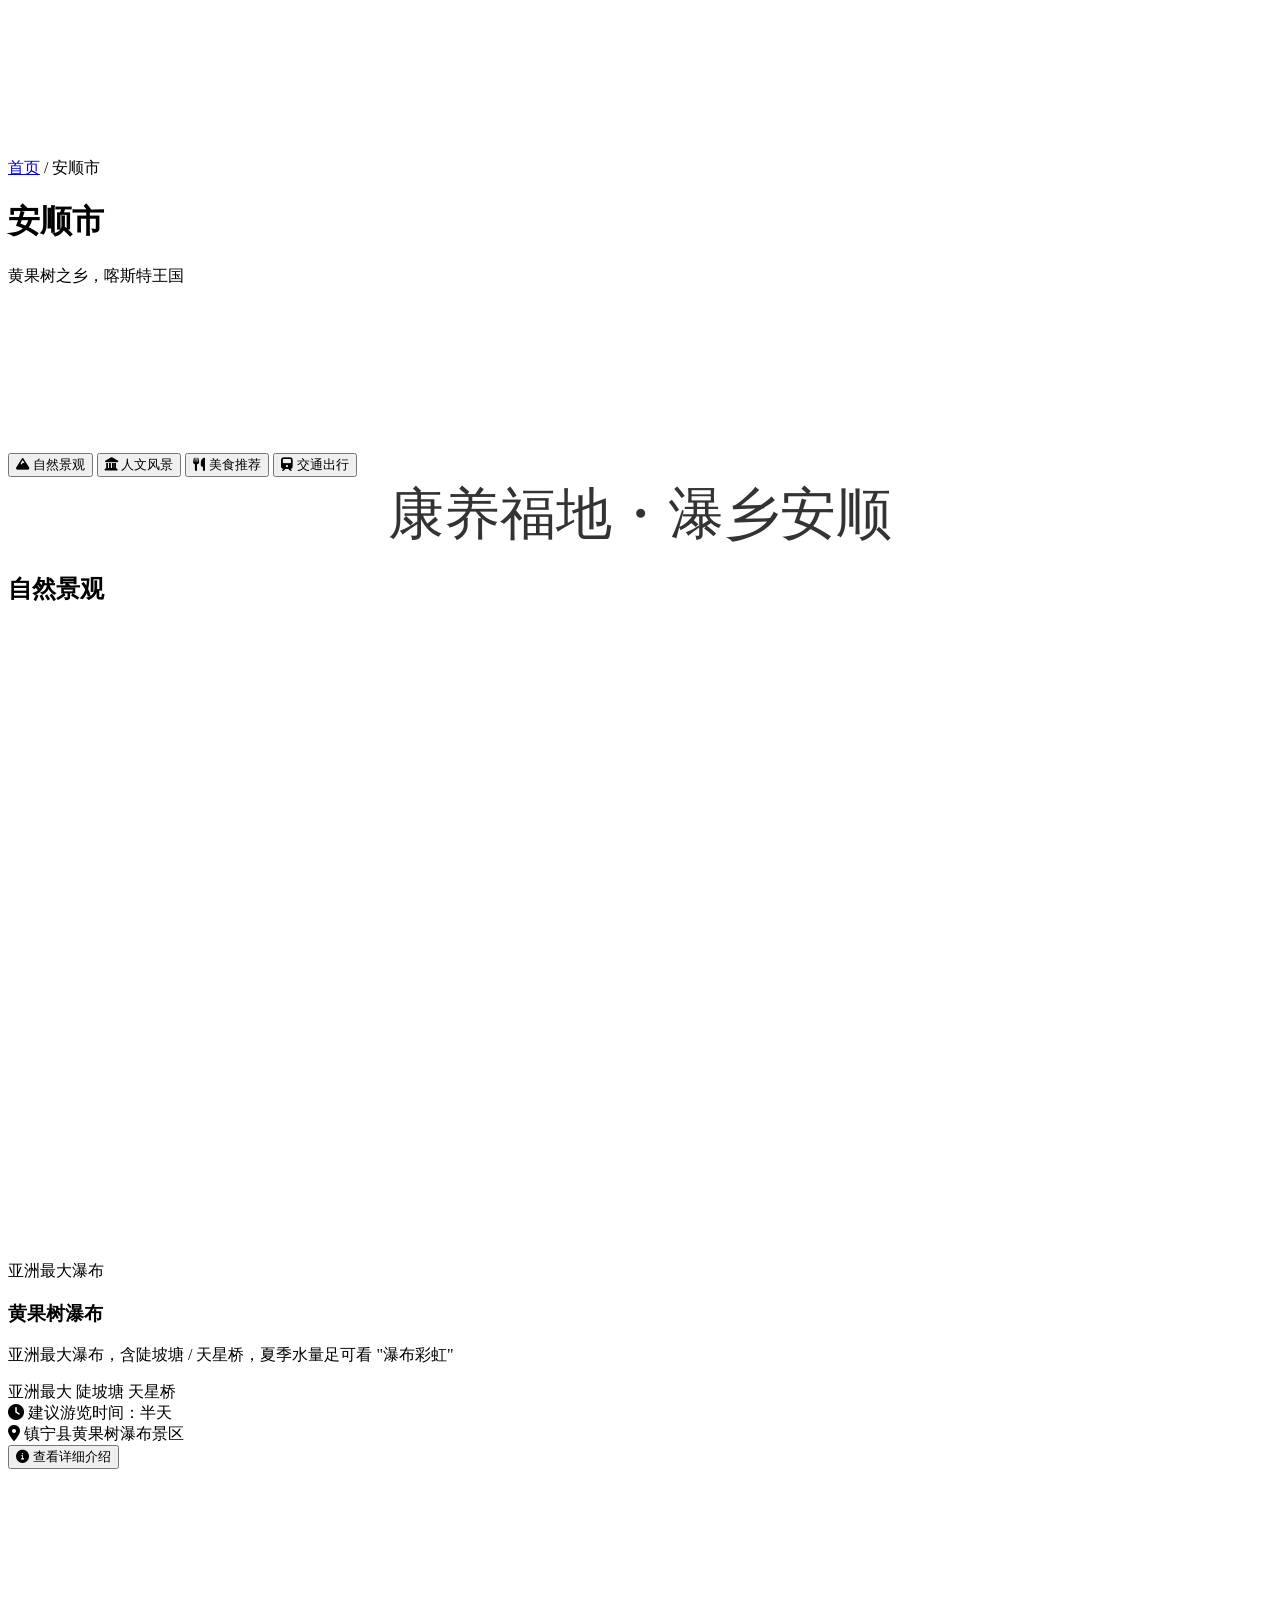
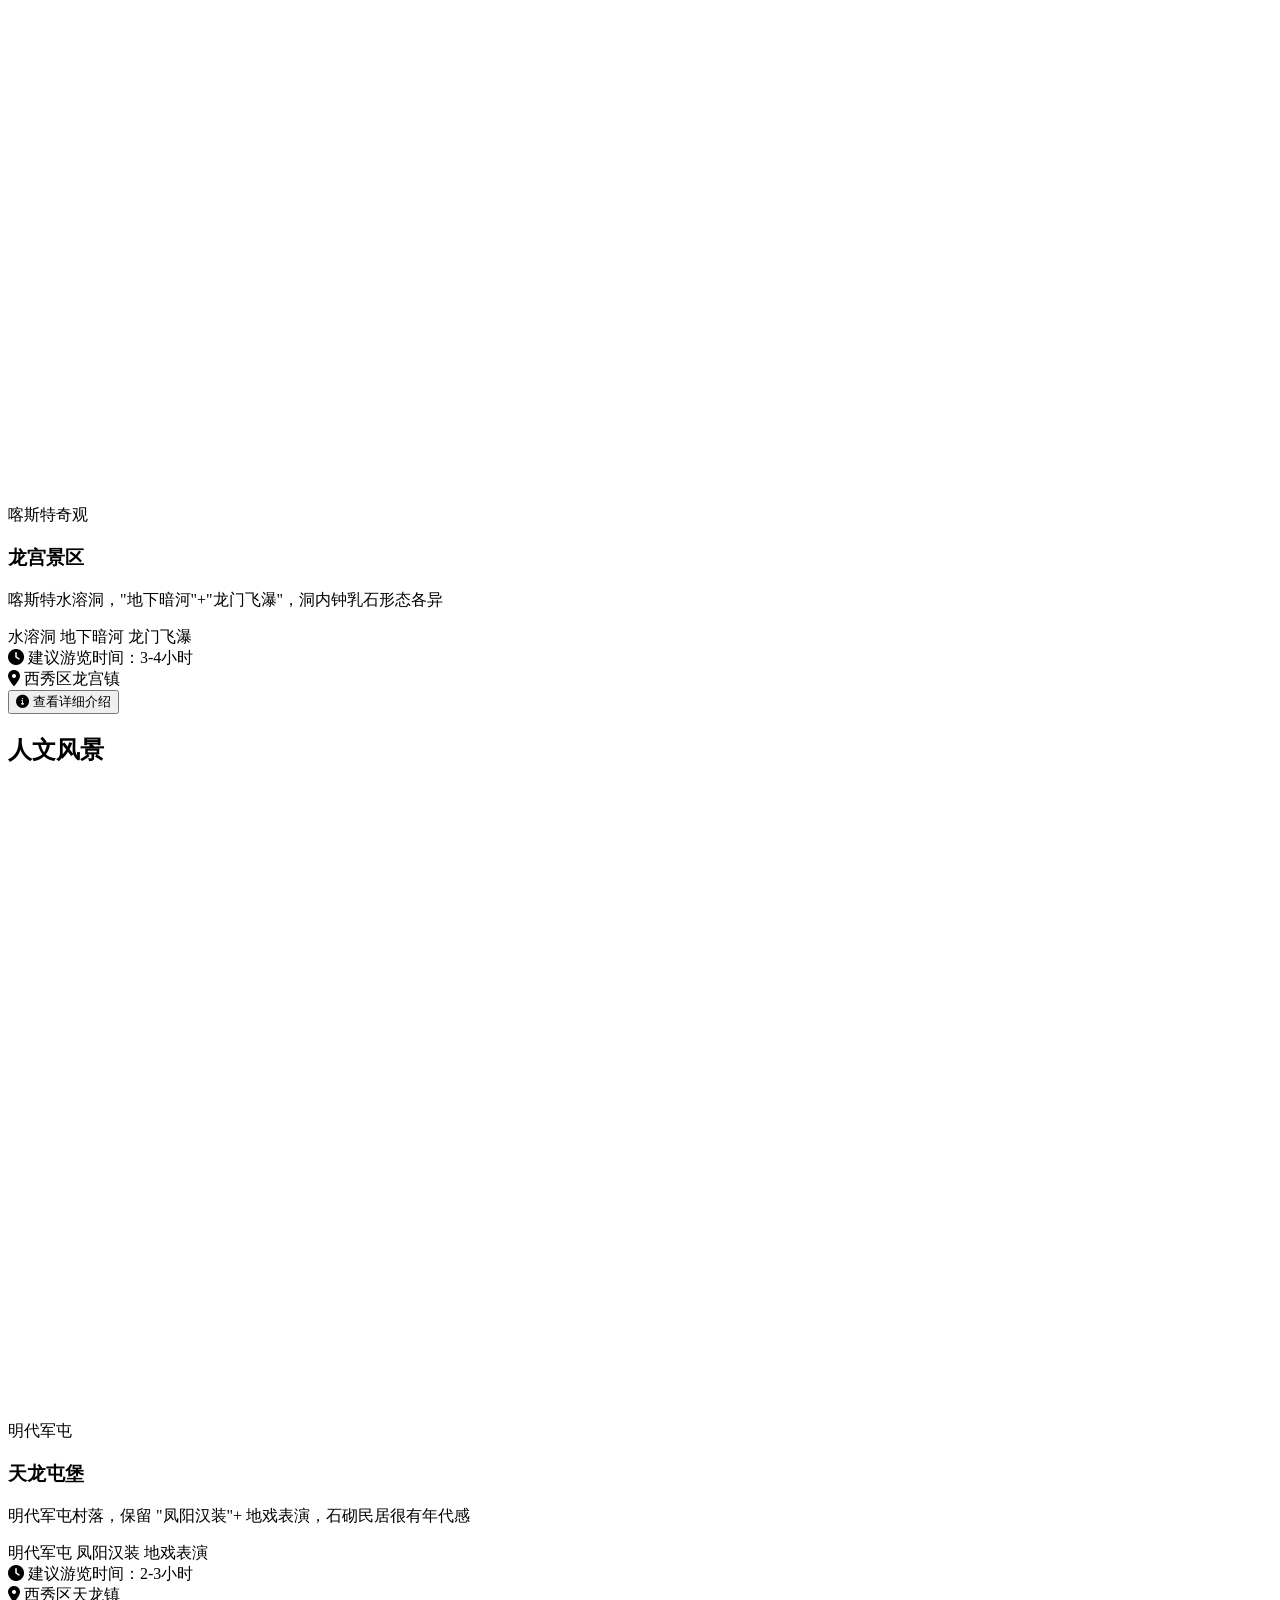
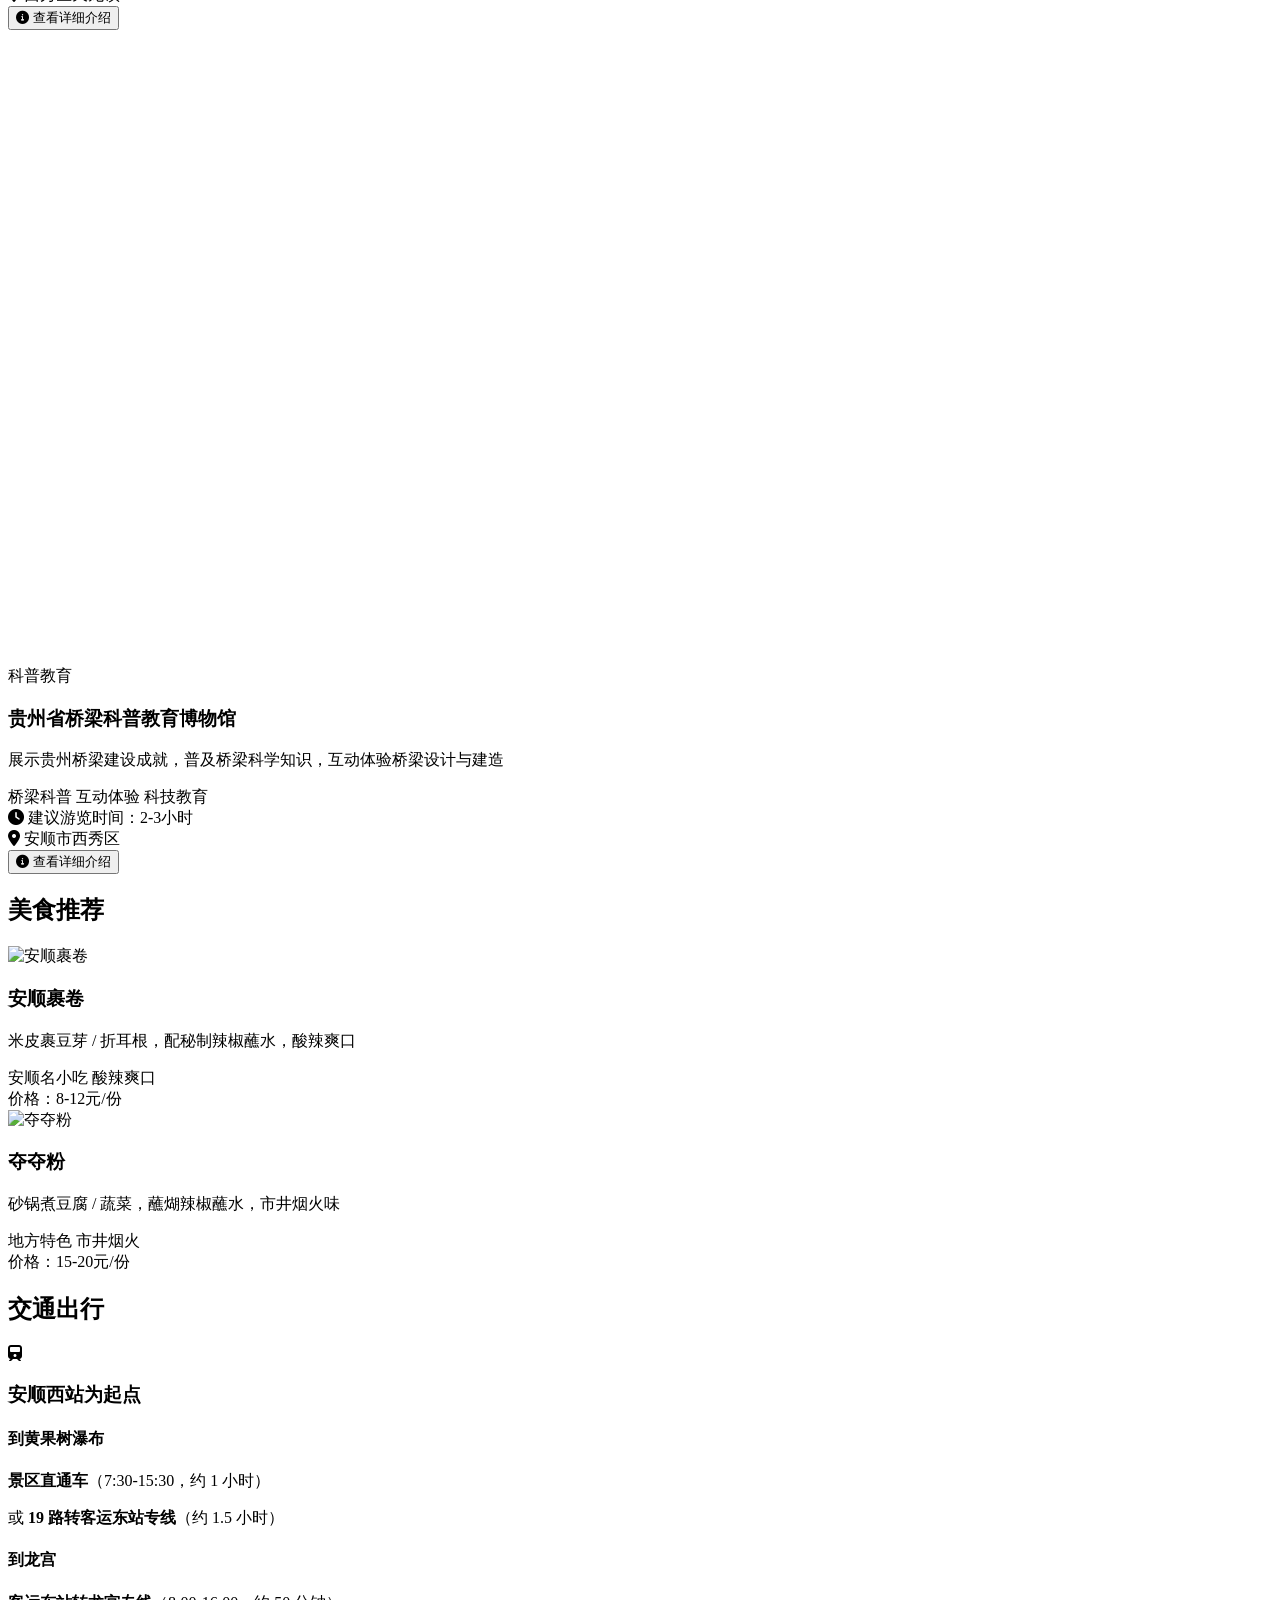
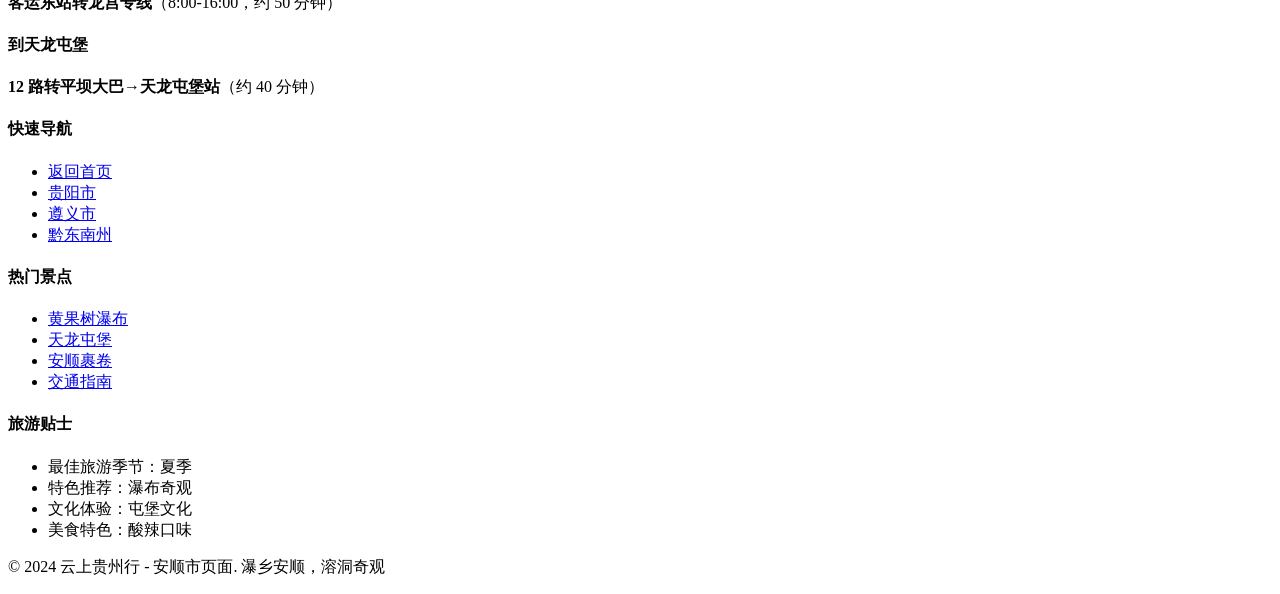
==== anshun.html @ 3abf576e "Add files via upload" ====
<!DOCTYPE html>
<html lang="zh-CN">
<head>
    <meta charset="UTF-8">
    <meta name="viewport" content="width=device-width, initial-scale=1.0">
    <title>安顺市 - 云上贵州行</title>
    <link rel="stylesheet" href="css/main.css">
    <link rel="stylesheet" href="css/region.css">
    <link rel="preconnect" href="https://fonts.googleapis.com">
    <link rel="preconnect" href="https://fonts.gstatic.com" crossorigin>
    <link href="https://fonts.googleapis.com/css2?family=Ma+Shan+Zheng&family=ZCOOL+XiaoWei&display=swap" rel="stylesheet">
    <link href="https://cdnjs.cloudflare.com/ajax/libs/font-awesome/6.0.0/css/all.min.css" rel="stylesheet">
</head>
<body>
    <header class="region-header" style="background: url('images/安顺坝陵河大桥.jpeg'); background-size: 100% 100%; background-position: center; background-repeat: no-repeat; padding: 150px 0;">
        <div class="container" style="position: relative; padding: 0;">
            <div style="position: relative; z-index: 1;">
                <nav class="breadcrumb">
                    <a href="index.html">首页</a>
                    <span>/</span>
                    <span>安顺市</span>
                </nav>
                <h1 class="region-title">安顺市</h1>
                <p class="region-subtitle">黄果树之乡，喀斯特王国</p>
            </div>

        </div>
    </header>

    <nav class="region-navigation">
        <div class="container">
            <div class="nav-tabs">
                <button class="tab-button active" data-tab="natural">
                    <i class="fas fa-mountain"></i>
                    <span>自然景观</span>
                </button>
                <button class="tab-button" data-tab="cultural">
                    <i class="fas fa-landmark"></i>
                    <span>人文风景</span>
                </button>
                <button class="tab-button" data-tab="food">
                    <i class="fas fa-utensils"></i>
                    <span>美食推荐</span>
                </button>
                <button class="tab-button" data-tab="transport">
                    <i class="fas fa-train"></i>
                    <span>交通出行</span>
                </button>
            </div>
        </div>
    </nav>

    <main class="region-main">
        <div class="container">
            <div style="font-family: '楷体', 'KaiTi', serif; font-size: 3.5rem; color: #333; text-align: center; margin-bottom: 20px;">
                康养福地・瀑乡安顺
            </div>
            <!-- 自然景观 -->
            <section class="content-section active" id="natural">
                <h2 class="section-header">自然景观</h2>
                <div class="attractions-grid">
                    <div class="attraction-card">
                        <div class="attraction-image">
                            <video src="images/黄果树瀑布.mp4" alt="黄果树瀑布" autoplay muted loop style="width: 100%; height: 150%; object-fit: cover;"></video>
                            <div class="attraction-badge">亚洲最大瀑布</div>
                        </div>
                        <div class="attraction-content">
                            <h3>黄果树瀑布</h3>
                            <p class="attraction-description">亚洲最大瀑布，含陡坡塘 / 天星桥，夏季水量足可看 "瀑布彩虹"</p>
                            <div class="attraction-highlights">
                                <span class="highlight">亚洲最大</span>
                                <span class="highlight">陡坡塘</span>
                                <span class="highlight">天星桥</span>
                            </div>
                            <div class="attraction-info">
                                <div class="info-item">
                                    <i class="fas fa-clock"></i>
                                    <span>建议游览时间：半天</span>
                                </div>
                                <div class="info-item">
                                    <i class="fas fa-map-marker-alt"></i>
                                    <span>镇宁县黄果树瀑布景区</span>
                                </div>
                            </div>
                            <button class="detail-btn" onclick="toggleHuangguoshuDetails()">
                                <i class="fas fa-info-circle"></i>
                                查看详细介绍
                            </button>
                        </div>
                    </div>

                    <!-- 黄果树瀑布详细介绍 -->
                    <div class="attraction-detail" id="huangguoshu-detail" style="display: none;">
                        <div class="detail-header">
                            <h3>黄果树瀑布景区详细简介</h3>
                            <p class="detail-subtitle">国家 5A 景区・世界自然遗产・中华第一瀑</p>
                        </div>
                        
                        <div class="detail-intro">
                            <p>黄果树瀑布位于贵州省安顺市镇宁布依族苗族自治县，是亚洲第一大瀑布、世界最大瀑布群，以雄、奇、险、秀闻名。</p>
                        </div>

                        <div class="detail-section">
                            <h4><i class="fas fa-info-circle"></i> 基本概况</h4>
                            <ul>
                                <li><strong>位置</strong>：安顺市西南 45 公里，距贵阳 128 公里</li>
                                <li><strong>规模</strong>：总面积 163 平方公里，以高 77.8 米、宽 101 米的大瀑布为核心，串联 18 个风格各异瀑布，获吉尼斯 "世界最大瀑布群" 认证</li>
                                <li><strong>气候</strong>：年均温 15.6℃，森林覆盖率超 66%，负氧离子丰富，为 "天然大氧吧"</li>
                                <li><strong>称号</strong>：国家 5A 景区、世界自然遗产、中华第一瀑</li>
                            </ul>
                        </div>

                        <div class="detail-section">
                            <h4><i class="fas fa-mountain"></i> 三大核心景区</h4>
                            <div class="detail-subsection">
                                <h5>1. 黄果树大瀑布（核心）</h5>
                                <ul>
                                    <li><strong>亮点</strong>：世界唯一可6 方位（上 / 下 / 前 / 后 / 左 / 右）观赏的瀑布</li>
                                    <li><strong>水帘洞</strong>：瀑布后 134 米天然溶洞，6 个洞窗可伸手触瀑、观彩虹</li>
                                    <li><strong>犀牛潭</strong>：深 17 米，常现双彩虹</li>
                                    <li><strong>大扶梯</strong>：上下山可选，省力省时</li>
                                </ul>
                            </div>
                            <div class="detail-subsection">
                                <h5>2. 天星桥景区（精华）</h5>
                                <ul>
                                    <li>集山、水、林、洞、根、石为一体的水上石林</li>
                                    <li><strong>银链坠潭瀑布</strong>：黄果树最美瀑布，水流如银链坠入深潭</li>
                                    <li><strong>天星洞</strong>：壮观喀斯特旱洞</li>
                                    <li><strong>建议</strong>：必走完全程（含下半段）</li>
                                </ul>
                            </div>
                            <div class="detail-subsection">
                                <h5>3. 陡坡塘瀑布</h5>
                                <ul>
                                    <li>瀑顶宽105 米，黄果树最宽瀑布</li>
                                    <li>86 版《西游记》片尾曲取景地</li>
                                </ul>
                            </div>
                        </div>

                        <div class="detail-section">
                            <h4><i class="fas fa-clipboard-list"></i> 实用信息</h4>
                            <ul>
                                <li><strong>门票</strong>：旺季（3-11 月）160 元，淡季（12-2 月）150 元</li>
                                <li><strong>必购</strong>：观光车50 元（三景区往返）</li>
                                <li><strong>开放</strong>：旺季 7:00-18:30；淡季 7:30-18:00</li>
                                <li><strong>用时</strong>：5-6 小时</li>
                                <li><strong>贴士</strong>：丰水期（6-9 月）最壮观；穿防滑鞋、带雨衣</li>
                            </ul>
                        </div>

                        <div class="detail-footer">
                            <p>黄果树瀑布以其壮观的气势和独特的景观，成为贵州最著名的旅游景点之一，也是世界自然遗产的重要组成部分。</p>
                            <button class="close-detail-btn" onclick="toggleHuangguoshuDetails()">
                                <i class="fas fa-times"></i> 收起详情
                            </button>
                        </div>
                    </div>

                    <div class="attraction-card">
                        <div class="attraction-image">
                            <video src="images/龙宫.mp4" alt="龙宫景区" autoplay muted loop style="width: 100%; height: 150%; object-fit: cover;"></video>
                            <div class="attraction-badge">喀斯特奇观</div>
                        </div>
                        <div class="attraction-content">
                            <h3>龙宫景区</h3>
                            <p class="attraction-description">喀斯特水溶洞，"地下暗河"+"龙门飞瀑"，洞内钟乳石形态各异</p>
                            <div class="attraction-highlights">
                                <span class="highlight">水溶洞</span>
                                <span class="highlight">地下暗河</span>
                                <span class="highlight">龙门飞瀑</span>
                            </div>
                            <div class="attraction-info">
                                <div class="info-item">
                                    <i class="fas fa-clock"></i>
                                    <span>建议游览时间：3-4小时</span>
                                </div>
                                <div class="info-item">
                                    <i class="fas fa-map-marker-alt"></i>
                                    <span>西秀区龙宫镇</span>
                                </div>
                            </div>
                            <button class="detail-btn" onclick="toggleLonggongDetails()">
                                <i class="fas fa-info-circle"></i>
                                查看详细介绍
                            </button>
                        </div>
                    </div>

                    <!-- 龙宫景区详细介绍 -->
                    <div class="attraction-detail" id="longgong-detail" style="display: none;">
                        <div class="detail-header">
                            <h3>龙宫景区详细简介</h3>
                            <p class="detail-subtitle">国家 5A 景区・世界自然遗产・天下喀斯特</p>
                        </div>
                        
                        <div class="detail-intro">
                            <p>龙宫位于安顺市西秀区，距黄果树 30 公里，以最长水溶洞、洞中瀑布、地下暗河为特色，被誉为 "天下喀斯特，尽在龙宫"。</p>
                        </div>

                        <div class="detail-section">
                            <h4><i class="fas fa-info-circle"></i> 基本概况</h4>
                            <ul>
                                <li><strong>位置</strong>：安顺市南郊 27 公里，距贵阳 116 公里</li>
                                <li><strong>规模</strong>：总面积 60 平方公里，核心区 18 平方公里</li>
                                <li><strong>地貌</strong>：90% 为碳酸岩，喀斯特地貌最集中全面</li>
                                <li><strong>荣誉</strong>：国家 5A、中国最美水溶洞、世界最低天然辐射剂量溶洞</li>
                            </ul>
                        </div>

                        <div class="detail-section">
                            <h4><i class="fas fa-cave"></i> 核心景点</h4>
                            <div class="detail-subsection">
                                <h5>1. 一进 / 二进龙宫（必玩）</h5>
                                <ul>
                                    <li>中国最长最美水溶洞，全长 1240 米</li>
                                    <li>乘船穿越地下暗河，钟乳石林立、灯光绚丽，全程约 40 分钟</li>
                                </ul>
                            </div>
                            <div class="detail-subsection">
                                <h5>2. 龙门飞瀑</h5>
                                <ul>
                                    <li>中国最大洞中瀑布，高 38 米、宽 25 米</li>
                                    <li>天池水从溶洞天窗倾泻，声如雷鸣</li>
                                </ul>
                            </div>
                            <div class="detail-subsection">
                                <h5>3. 天池</h5>
                                <ul>
                                    <li>山顶天然湖泊，水深 30 米，碧绿如玉，为龙宫水源</li>
                                </ul>
                            </div>
                            <div class="detail-subsection">
                                <h5>4. 观音洞</h5>
                                <ul>
                                    <li>中国最大洞中佛堂，天然溶洞内供奉佛像</li>
                                </ul>
                            </div>
                            <div class="detail-subsection">
                                <h5>5. 龙字田</h5>
                                <ul>
                                    <li>世界最大植物汉字（8 万㎡）</li>
                                    <li>春季油菜花、秋季稻浪呈现巨型 "龙" 字</li>
                                </ul>
                            </div>
                            <div class="detail-subsection">
                                <h5>6. 漩塘</h5>
                                <ul>
                                    <li>天然圆形池塘，池水常年自然旋转，为地下水系奇观</li>
                                </ul>
                            </div>
                        </div>

                        <div class="detail-section">
                            <h4><i class="fas fa-clipboard-list"></i> 实用信息</h4>
                            <ul>
                                <li><strong>门票</strong>：130 元（含游船）；观光车 20 元</li>
                                <li><strong>开放</strong>：旺季 7:30-17:30；淡季 8:00-17:00</li>
                                <li><strong>用时</strong>：3-4 小时</li>
                                <li><strong>贴士</strong>：洞内恒温 16-18℃，带薄外套</li>
                            </ul>
                        </div>

                        <div class="detail-footer">
                            <p>龙宫景区以其独特的喀斯特地貌和丰富的地下景观，成为贵州喀斯特旅游的重要组成部分，也是世界自然遗产的重要景点。</p>
                            <button class="close-detail-btn" onclick="toggleLonggongDetails()">
                                <i class="fas fa-times"></i> 收起详情
                            </button>
                        </div>
                    </div>
                </div>
            </section>

            <!-- 人文景观 -->
            <section class="content-section" id="cultural">
                <h2 class="section-header">人文风景</h2>
                <div class="attractions-grid">
                    <div class="attraction-card">
                        <div class="attraction-image">
                            <video src="images/天龙屯堡.mp4" alt="天龙屯堡" autoplay muted loop style="width: 100%; height: 150%; object-fit: cover;"></video>
                            <div class="attraction-badge">明代军屯</div>
                        </div>
                        <div class="attraction-content">
                            <h3>天龙屯堡</h3>
                            <p class="attraction-description">明代军屯村落，保留 "凤阳汉装"+ 地戏表演，石砌民居很有年代感</p>
                            <div class="attraction-highlights">
                                <span class="highlight">明代军屯</span>
                                <span class="highlight">凤阳汉装</span>
                                <span class="highlight">地戏表演</span>
                            </div>
                            <div class="attraction-info">
                                <div class="info-item">
                                    <i class="fas fa-clock"></i>
                                    <span>建议游览时间：2-3小时</span>
                                </div>
                                <div class="info-item">
                                    <i class="fas fa-map-marker-alt"></i>
                                    <span>西秀区天龙镇</span>
                                </div>
                            </div>
                            <button class="detail-btn" onclick="toggleTianlongDetails()">
                                <i class="fas fa-info-circle"></i>
                                查看详细介绍
                            </button>
                        </div>
                    </div>

                    <!-- 天龙屯堡详细介绍 -->
                    <div class="attraction-detail" id="tianlong-detail" style="display: none;">
                        <div class="detail-header">
                            <h3>天龙屯堡详细简介</h3>
                            <p class="detail-subtitle">明代生活的活化石・大明遗风</p>
                        </div>
                        
                        <div class="detail-intro">
                            <p>天龙屯堡（位于安顺市平坝区）是明代军屯后裔的活态古村落，被誉为 "明代生活的活化石"，完整保留了 600 年前江淮汉族的服饰、建筑、语言与民俗，与黄果树、龙宫同属安顺经典喀斯特 + 人文组合。</p>
                        </div>

                        <div class="detail-section">
                            <h4><i class="fas fa-history"></i> 历史渊源（大明遗风）</h4>
                            <ul>
                                <li><strong>起源</strong>：明洪武十四年（1381 年），朱元璋 "调北征南" 派 30 万大军平定云南，后就地 "屯田戍边"，并 "调北填南" 移民。</li>
                                <li><strong>身份</strong>：居民多为江南（南京、安徽、江西）军士后裔，世代聚居，文化未被同化。</li>
                                <li><strong>原名</strong>：元代为 "饭笼驿"（古驿道驿站），后取 "天台山""龙眼山" 改名天龙屯堡。</li>
                            </ul>
                        </div>

                        <div class="detail-section">
                            <h4><i class="fas fa-landmark"></i> 核心看点（四大特色）</h4>
                            <div class="detail-subsection">
                                <h5>1. 石头城堡建筑（军事 + 江南）</h5>
                                <ul>
                                    <li>全石结构：石板瓦、石墙、石巷、石拱门、碉楼，户户相通、巷巷相连，九宫八卦布局。</li>
                                    <li>防御智慧：厚石墙、射击孔（猫儿窗）、高墙窄巷，易守难攻。</li>
                                </ul>
                            </div>
                            <div class="detail-subsection">
                                <h5>2. 凤阳汉装（活化石服饰）</h5>
                                <ul>
                                    <li>妇女仍穿宝蓝色长衣大袖，衣襟绣花，头包青 / 白头巾。</li>
                                    <li>已婚：盘头 + 白头巾 + 黑腰带；未婚：扎马尾，无巾无带。</li>
                                </ul>
                            </div>
                            <div class="detail-subsection">
                                <h5>3. 地戏（国家级非遗）</h5>
                                <ul>
                                    <li>又称 "跳神"，头戴木雕假面、穿战裙，唱演三国、隋唐、杨家将等忠烈故事。</li>
                                    <li>2006 年首批国家级非遗，被称为 "中国戏剧活化石"。</li>
                                    <li>表演：演武堂每日 10:30 / 14:30 各一场（含在门票内）。</li>
                                </ul>
                            </div>
                            <div class="detail-subsection">
                                <h5>4. 必游景点</h5>
                                <ul>
                                    <li><strong>沈万三故居</strong>：明代富商沈万三晚年居于此，江南风格宅院。</li>
                                    <li><strong>天龙学堂（1907 年）</strong>：石木结构，清末民初教育遗迹。</li>
                                    <li><strong>三教寺</strong>：佛、道、儒三教合一的罕见古寺。</li>
                                    <li><strong>天台山伍龙寺（联票含）</strong>：2 公里外 "空中石头堡垒"，明代军事寺庙，登顶俯瞰全景。</li>
                                </ul>
                            </div>
                        </div>

                        <div class="detail-section">
                            <h4><i class="fas fa-clipboard-list"></i> 实用信息</h4>
                            <ul>
                                <li><strong>位置</strong>：安顺平坝区天龙镇，距贵阳 72km、安顺 40km（沪昆高速旁）</li>
                                <li><strong>门票</strong>：联票约 60 元（古镇 + 天台山 + 地戏 + 观光车）；学生 / 老人半价</li>
                                <li><strong>开放</strong>：旺季（4-10 月）8:00-18:00；淡季 8:30-17:30</li>
                                <li><strong>用时</strong>：2–3 小时（半天）</li>
                                <li><strong>最佳</strong>：春秋；春节有庙会、地戏展演</li>
                            </ul>
                        </div>

                        <div class="detail-section">
                            <h4><i class="fas fa-route"></i> 与黄果树 / 龙宫组合</h4>
                            <ul>
                                <li><strong>安顺西线经典</strong>：黄果树 → 龙宫 → 天龙屯堡（1–2 日串联）</li>
                                <li><strong>风格互补</strong>：雄奇山水 + 神秘溶洞 + 大明人文</li>
                            </ul>
                        </div>

                        <div class="detail-footer">
                            <p>天龙屯堡作为明代军屯的活态遗存，不仅是贵州历史文化的重要组成部分，也是研究明代军事、移民和文化的重要实物资料。</p>
                            <button class="close-detail-btn" onclick="toggleTianlongDetails()">
                                <i class="fas fa-times"></i> 收起详情
                            </button>
                        </div>
                    </div>

                    <div class="attraction-card">
                        <div class="attraction-image">
                            <video src="images/桥梁博物馆.mp4?v=1" alt="贵州省桥梁科普教育博物馆" autoplay muted loop style="width: 100%; height: 150%; object-fit: cover;"></video>
                            <div class="attraction-badge">科普教育</div>
                        </div>
                        <div class="attraction-content">
                            <h3>贵州省桥梁科普教育博物馆</h3>
                            <p class="attraction-description">展示贵州桥梁建设成就，普及桥梁科学知识，互动体验桥梁设计与建造</p>
                            <div class="attraction-highlights">
                                <span class="highlight">桥梁科普</span>
                                <span class="highlight">互动体验</span>
                                <span class="highlight">科技教育</span>
                            </div>
                            <div class="attraction-info">
                                <div class="info-item">
                                    <i class="fas fa-clock"></i>
                                    <span>建议游览时间：2-3小时</span>
                                </div>
                                <div class="info-item">
                                    <i class="fas fa-map-marker-alt"></i>
                                    <span>安顺市西秀区</span>
                                </div>
                            </div>
                            <button class="detail-btn" onclick="toggleBridgeMuseumDetails()">
                                <i class="fas fa-info-circle"></i>
                                查看详细介绍
                            </button>
                        </div>
                    </div>

                    <!-- 贵州省桥梁科普教育博物馆详细介绍 -->
                    <div class="attraction-detail" id="bridge-museum-detail" style="display: none;">
                        <div class="detail-header">
                            <h3>贵州省桥梁科普教育博物馆详细简介</h3>
                            <p class="detail-subtitle">桥梁科技殿堂・科普教育基地</p>
                        </div>
                        
                        <div class="detail-intro">
                            <p>贵州省桥梁科普教育博物馆是一座以桥梁科学为主题的综合性博物馆，位于安顺市西秀区，旨在展示贵州桥梁建设的辉煌成就，普及桥梁科学知识，培养公众对桥梁工程的兴趣和理解。</p>
                        </div>

                        <div class="detail-section">
                            <h4><i class="fas fa-star"></i> 核心亮点</h4>
                            <ul>
                                <li><strong>贵州桥梁成就展</strong>：展示贵州从传统桥梁到现代高桥的发展历程，包括平塘大桥、清水河大桥、鸭池河大桥等著名桥梁的模型和图片。</li>
                                <li><strong>桥梁科学原理</strong>：通过互动展品和多媒体展示，介绍桥梁的基本结构、受力原理、设计方法等科学知识。</li>
                                <li><strong>互动体验区</strong>：设有桥梁设计模拟、桥梁承重测试、桥梁建造体验等互动项目，让游客亲身体验桥梁工程的魅力。</li>
                                <li><strong>贵州桥梁文化</strong>：展示贵州各民族传统桥梁的特色和文化内涵，如风雨桥、石拱桥等。</li>
                                <li><strong>未来桥梁展望</strong>：通过虚拟现实技术，展示未来桥梁的发展趋势和创新设计。</li>
                            </ul>
                        </div>

                        <div class="detail-section">
                            <h4><i class="fas fa-clipboard-list"></i> 实用信息</h4>
                            <ul>
                                <li><strong>门票</strong>：成人票50元/人，学生、老人半价，14岁以下儿童免费。</li>
                                <li><strong>开放时间</strong>：周二至周日 09:00-17:00（16:30停止入场），周一闭馆。</li>
                                <li><strong>交通</strong>：
                                    <ul>
                                        <li>公交：市区内乘坐1路、2路、3路等公交车到博物馆站下车。</li>
                                        <li>自驾：导航至"贵州省桥梁科普教育博物馆"，景区内有停车场。</li>
                                    </ul>
                                </li>
                                <li><strong>最佳游览时间</strong>：春秋两季，气候适宜，游客较少。</li>
                                <li><strong>周边景点</strong>：黄果树瀑布、龙宫、天龙屯堡。</li>
                                <li><strong>特色活动</strong>：定期举办桥梁科普讲座、桥梁模型制作工作坊等活动。</li>
                            </ul>
                        </div>

                        <div class="detail-footer">
                            <p>贵州省桥梁科普教育博物馆是贵州桥梁文化的重要展示窗口，也是青少年科普教育的重要基地，为公众了解桥梁科学、感受贵州桥梁建设成就提供了独特的平台。</p>
                            <button class="close-detail-btn" onclick="toggleBridgeMuseumDetails()">
                                <i class="fas fa-times"></i> 收起详情
                            </button>
                        </div>
                    </div>
                </div>
            </section>

            <!-- 美食推荐 -->
            <section class="content-section" id="food">
                <h2 class="section-header">美食推荐</h2>
                <div class="food-grid">
                    <div class="food-card">
                        <div class="food-image">
                            <img src="images/安顺裹卷.jpeg" alt="安顺裹卷">
                        </div>
                        <div class="food-content">
                            <h3>安顺裹卷</h3>
                            <p class="food-description">米皮裹豆芽 / 折耳根，配秘制辣椒蘸水，酸辣爽口</p>
                            <div class="food-tags">
                                <span class="food-tag">安顺名小吃</span>
                                <span class="food-tag">酸辣爽口</span>
                            </div>
                            <div class="food-price">价格：8-12元/份</div>
                        </div>
                    </div>

                    <div class="food-card">
                        <div class="food-image">
                            <img src="images/夺夺粉.jpeg" alt="夺夺粉">
                        </div>
                        <div class="food-content">
                            <h3>夺夺粉</h3>
                            <p class="food-description">砂锅煮豆腐 / 蔬菜，蘸煳辣椒蘸水，市井烟火味</p>
                            <div class="food-tags">
                                <span class="food-tag">地方特色</span>
                                <span class="food-tag">市井烟火</span>
                            </div>
                            <div class="food-price">价格：15-20元/份</div>
                        </div>
                    </div>
                </div>
            </section>

            <!-- 交通出行 -->
            <section class="content-section" id="transport">
                <h2 class="section-header">交通出行</h2>
                <div class="transport-info">
                    <div class="transport-card">
                        <div class="transport-header">
                            <i class="fas fa-train"></i>
                            <h3>安顺西站为起点</h3>
                        </div>
                        <div class="transport-routes">
                            <div class="route-item">
                                <h4>到黄果树瀑布</h4>
                                <p><strong>景区直通车</strong>（7:30-15:30，约 1 小时）</p>
                                <p>或 <strong>19 路转客运东站专线</strong>（约 1.5 小时）</p>
                            </div>
                            <div class="route-item">
                                <h4>到龙宫</h4>
                                <p><strong>客运东站转龙宫专线</strong>（8:00-16:00，约 50 分钟）</p>
                            </div>
                            <div class="route-item">
                                <h4>到天龙屯堡</h4>
                                <p><strong>12 路转平坝大巴→天龙屯堡站</strong>（约 40 分钟）</p>
                            </div>
                        </div>
                    </div>
                </div>
            </section>
        </div>
    </main>

    <footer class="footer">
        <div class="container">
            <div class="footer-content">
                <div class="footer-section">
                    <h4>快速导航</h4>
                    <ul>
                        <li><a href="index.html">返回首页</a></li>
                        <li><a href="guiyang.html">贵阳市</a></li>
                        <li><a href="zunyi.html">遵义市</a></li>
                        <li><a href="qiandongnan.html">黔东南州</a></li>
                    </ul>
                </div>
                <div class="footer-section">
                    <h4>热门景点</h4>
                    <ul>
                        <li><a href="#natural">黄果树瀑布</a></li>
                        <li><a href="#cultural">天龙屯堡</a></li>
                        <li><a href="#food">安顺裹卷</a></li>
                        <li><a href="#transport">交通指南</a></li>
                    </ul>
                </div>
                <div class="footer-section">
                    <h4>旅游贴士</h4>
                    <ul>
                        <li><span>最佳旅游季节：夏季</span></li>
                        <li><span>特色推荐：瀑布奇观</span></li>
                        <li><span>文化体验：屯堡文化</span></li>
                        <li><span>美食特色：酸辣口味</span></li>
                    </ul>
                </div>
            </div>
            <div class="footer-bottom">
                <p>&copy; 2024 云上贵州行 - 安顺市页面. 瀑乡安顺，溶洞奇观</p>
            </div>
        </div>
    </footer>

    <script src="js/anshun.js"></script>
</body>
</html>
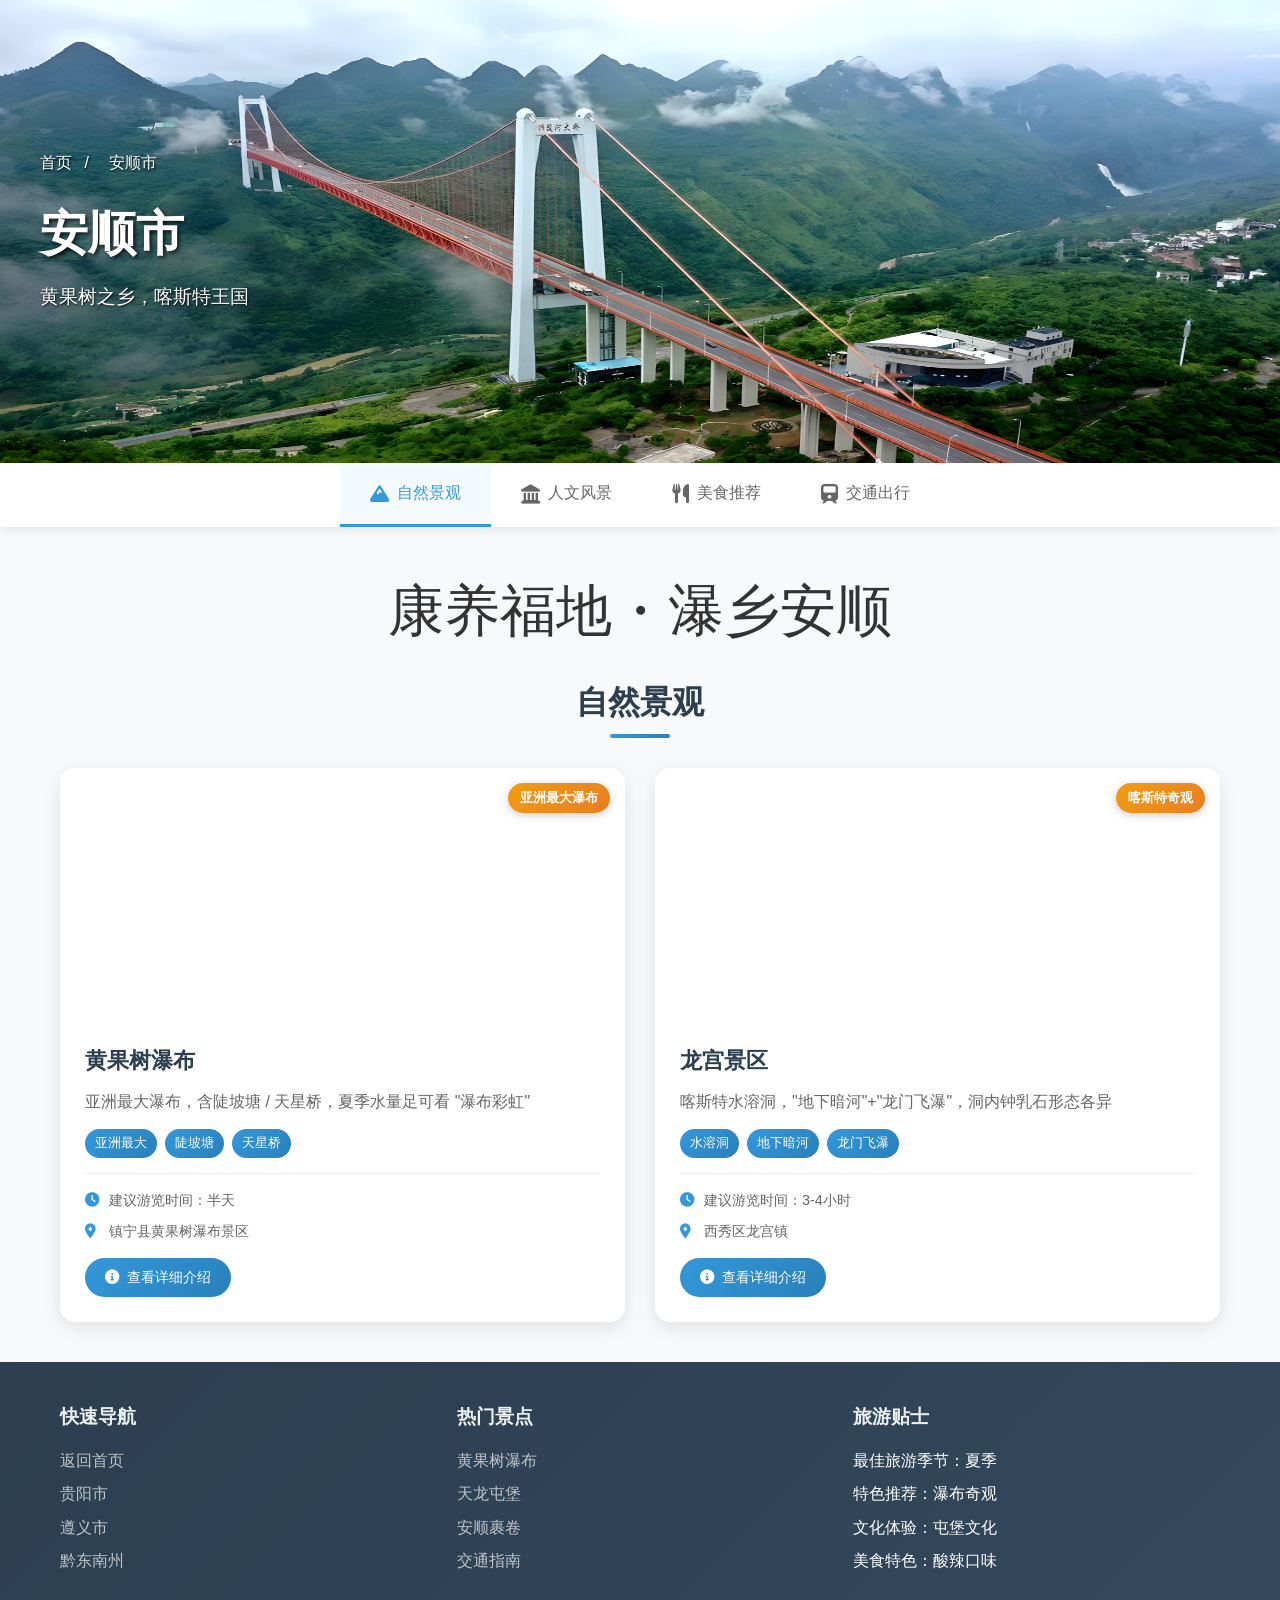
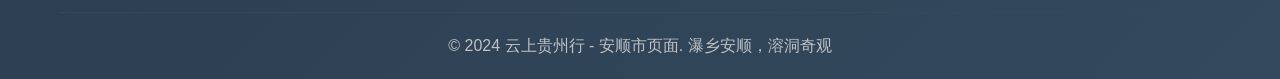
==== commit 5599d365: "Update anshun.html" ====
--- a/anshun.html
+++ b/anshun.html
@@ -61,7 +61,7 @@
                 <div class="attractions-grid">
                     <div class="attraction-card">
                         <div class="attraction-image">
-                            <video src="images/黄果树瀑布.mp4" alt="黄果树瀑布" autoplay muted loop style="width: 100%; height: 150%; object-fit: cover;"></video>
+                            <video src="images/黄果树瀑布.mp4" alt="黄果树瀑布" autoplay muted loop preload="none" loading="lazy" style="width: 100%; height: 150%; object-fit: cover;"></video>
                             <div class="attraction-badge">亚洲最大瀑布</div>
                         </div>
                         <div class="attraction-content">
@@ -160,7 +160,7 @@
 
                     <div class="attraction-card">
                         <div class="attraction-image">
-                            <video src="images/龙宫.mp4" alt="龙宫景区" autoplay muted loop style="width: 100%; height: 150%; object-fit: cover;"></video>
+                            <video src="images/龙宫.mp4" alt="龙宫景区" autoplay muted loop preload="none" loading="lazy" style="width: 100%; height: 150%; object-fit: cover;"></video>
                             <div class="attraction-badge">喀斯特奇观</div>
                         </div>
                         <div class="attraction-content">
@@ -278,7 +278,7 @@
                 <div class="attractions-grid">
                     <div class="attraction-card">
                         <div class="attraction-image">
-                            <video src="images/天龙屯堡.mp4" alt="天龙屯堡" autoplay muted loop style="width: 100%; height: 150%; object-fit: cover;"></video>
+                            <video src="images/天龙屯堡.mp4" alt="天龙屯堡" autoplay muted loop preload="none" loading="lazy" style="width: 100%; height: 150%; object-fit: cover;"></video>
                             <div class="attraction-badge">明代军屯</div>
                         </div>
                         <div class="attraction-content">
@@ -390,7 +390,7 @@
 
                     <div class="attraction-card">
                         <div class="attraction-image">
-                            <video src="images/桥梁博物馆.mp4?v=1" alt="贵州省桥梁科普教育博物馆" autoplay muted loop style="width: 100%; height: 150%; object-fit: cover;"></video>
+                            <video src="images/桥梁博物馆.mp4?v=1" alt="贵州省桥梁科普教育博物馆" autoplay muted loop preload="none" loading="lazy" style="width: 100%; height: 150%; object-fit: cover;"></video>
                             <div class="attraction-badge">科普教育</div>
                         </div>
                         <div class="attraction-content">
@@ -473,7 +473,7 @@
                 <div class="food-grid">
                     <div class="food-card">
                         <div class="food-image">
-                            <img src="images/安顺裹卷.jpeg" alt="安顺裹卷">
+                            <img src="images/安顺裹卷.jpeg" alt="安顺裹卷" loading="lazy">
                         </div>
                         <div class="food-content">
                             <h3>安顺裹卷</h3>
@@ -488,7 +488,7 @@
 
                     <div class="food-card">
                         <div class="food-image">
-                            <img src="images/夺夺粉.jpeg" alt="夺夺粉">
+                            <img src="images/夺夺粉.jpeg" alt="夺夺粉" loading="lazy">
                         </div>
                         <div class="food-content">
                             <h3>夺夺粉</h3>
@@ -572,4 +572,4 @@
 
     <script src="js/anshun.js"></script>
 </body>
-</html>+</html>
--- a/css/main.css
+++ b/css/main.css
@@ -0,0 +1,415 @@
+* {
+    margin: 0;
+    padding: 0;
+    box-sizing: border-box;
+}
+
+body {
+    font-family: 'ZCOOL XiaoWei', 'Microsoft YaHei', sans-serif;
+    line-height: 1.6;
+    color: #333;
+    background: linear-gradient(135deg, #667eea 0%, #764ba2 100%);
+    min-height: 100vh;
+}
+
+.container {
+    max-width: 1200px;
+    margin: 0 auto;
+    padding: 0 20px;
+}
+
+/* 视频背景区域 */
+.video-section {
+    position: relative;
+    width: 100%;
+    max-width: 1200px;
+    margin: 40px auto;
+    aspect-ratio: 16 / 9; /* 16:9比例 */
+    overflow: hidden;
+    border-radius: 15px;
+    box-shadow: 0 10px 30px rgba(0, 0, 0, 0.2);
+    background-image: url('images/背景.jpg');
+    background-size: cover;
+    background-position: center;
+    background-repeat: no-repeat;
+}
+
+#bg-video {
+    width: 100%;
+    height: 100%;
+    object-fit: cover;
+    display: block; /* 恢复视频显示 */
+}
+
+.video-overlay {
+    position: absolute;
+    top: 0;
+    left: 0;
+    width: 100%;
+    height: 100%;
+    background: linear-gradient(rgba(0, 0, 0, 0.3), rgba(0, 0, 0, 0.3));
+    display: flex;
+    align-items: center;
+    justify-content: center;
+    z-index: 1;
+}
+
+.video-title {
+    font-family: 'Ma Shan Zheng', 'ZCOOL XiaoWei', serif;
+    font-size: 4rem; /* 从3rem改为4rem */
+    color: #fff;
+    text-shadow: 2px 2px 8px rgba(0, 0, 0, 0.5);
+    text-align: center;
+    animation: fadeInUp 1s ease;
+}
+
+.video-subtitle {
+    font-size: 1.5rem; /* 从1.2rem改为1.5rem */
+    color: rgba(255, 255, 255, 0.9);
+    text-align: center;
+    margin-top: 10px;
+    animation: fadeInUp 1s ease 0.3s both;
+}
+
+
+
+
+
+@keyframes titleFloat {
+    0%, 100% { transform: translateY(0px) rotate(0deg); }
+    50% { transform: translateY(-10px) rotate(1deg); }
+}
+
+@keyframes charGlow {
+    0%, 100% { filter: brightness(1) drop-shadow(0 0 10px rgba(255, 255, 255, 0.5)); }
+    50% { filter: brightness(1.2) drop-shadow(0 0 20px rgba(255, 255, 255, 0.8)); }
+}
+
+.subtitle {
+    font-size: 1.2rem;
+    color: rgba(255, 255, 255, 0.9);
+    margin-top: 10px;
+    opacity: 0;
+    animation: fadeInUp 1s ease 2s forwards;
+}
+
+@keyframes fadeInUp {
+    from {
+        opacity: 0;
+        transform: translateY(30px);
+    }
+    to {
+        opacity: 1;
+        transform: translateY(0);
+    }
+}
+
+/* 导航栏样式 */
+.navigation {
+    background: rgba(255, 255, 255, 0.95);
+    backdrop-filter: blur(10px);
+    padding: 20px 0;
+    box-shadow: 0 2px 20px rgba(0, 0, 0, 0.1);
+    position: sticky;
+    top: 0;
+    z-index: 100;
+}
+
+.nav-categories {
+    display: flex;
+    justify-content: center;
+    gap: 30px;
+    flex-wrap: wrap;
+}
+
+.nav-item {
+    display: flex;
+    flex-direction: column;
+    align-items: center;
+    text-decoration: none;
+    color: #333;
+    padding: 15px 25px;
+    border-radius: 15px;
+    transition: all 0.3s ease;
+    background: linear-gradient(135deg, #f8f9fa 0%, #e9ecef 100%);
+    box-shadow: 0 4px 15px rgba(0, 0, 0, 0.1);
+    min-width: 120px;
+}
+
+.nav-item:hover {
+    transform: translateY(-5px);
+    box-shadow: 0 8px 25px rgba(0, 0, 0, 0.15);
+    background: linear-gradient(135deg, #667eea 0%, #764ba2 100%);
+    color: white;
+}
+
+.nav-item i {
+    font-size: 1.8rem;
+    margin-bottom: 8px;
+    transition: all 0.3s ease;
+}
+
+.nav-item:hover i {
+    transform: scale(1.1);
+}
+
+/* 主要内容区域 */
+.main-content {
+    padding: 60px 0;
+    background: url('../images/背景.jpg') no-repeat center center;
+    background-size: cover;
+    background-attachment: fixed; /* 可选：添加固定背景效果 */
+    margin: 0;
+    border-radius: 30px 30px 0 0;
+    position: relative;
+    top: -20px;
+    z-index: 1;
+}
+
+.section-title {
+    text-align: center;
+    font-size: 3rem; /* 从2.5rem改为3rem */
+    color: #fff; /* 修改为白色 */
+    margin-bottom: 50px;
+    font-family: 'Ma Shan Zheng', serif;
+    position: relative;
+}
+
+.section-title::after {
+    content: '';
+    position: absolute;
+    bottom: -10px;
+    left: 50%;
+    transform: translateX(-50%);
+    width: 80px;
+    height: 4px;
+    background: linear-gradient(90deg, #667eea, #764ba2);
+    border-radius: 2px;
+}
+
+/* 地州网格布局 */
+.regions-grid {
+    display: grid;
+    grid-template-columns: repeat(auto-fit, minmax(350px, 1fr));
+    gap: 30px;
+    margin-top: 40px;
+}
+
+.region-card {
+    background: rgba(255, 255, 255, 0.45); /* 添加45%透明度蒙版 */
+    border-radius: 20px;
+    overflow: hidden;
+    box-shadow: 0 10px 30px rgba(0, 0, 0, 0.1);
+    transition: all 0.3s ease;
+    cursor: pointer;
+    position: relative;
+}
+
+.region-card:hover {
+    transform: translateY(-10px);
+    box-shadow: 0 20px 50px rgba(0, 0, 0, 0.15);
+}
+
+.region-image {
+    position: relative;
+    height: 200px;
+    overflow: hidden;
+}
+
+.region-image img {
+    width: 100%;
+    height: 100%;
+    object-fit: cover;
+    transition: transform 0.3s ease;
+}
+
+.region-card:hover .region-image img {
+    transform: scale(1.1);
+}
+
+.region-overlay {
+    position: absolute;
+    bottom: 0;
+    left: 0;
+    right: 0;
+    background: linear-gradient(transparent, rgba(0, 0, 0, 0.45));
+    color: white;
+    padding: 30px 20px 20px;
+}
+
+.region-overlay h3 {
+    font-size: 1.5rem;
+    margin-bottom: 5px;
+    font-family: 'Ma Shan Zheng', serif;
+    color: #fff; /* 修改为白色 */
+}
+
+.region-overlay p {
+    font-size: 0.9rem;
+    opacity: 0.9;
+    margin-bottom: 10px;
+    color: #fff; /* 修改为白色 */
+}
+
+.category-tags {
+    display: flex;
+    gap: 8px;
+    flex-wrap: wrap;
+}
+
+.tag {
+    background: rgba(255, 255, 255, 0.2);
+    padding: 4px 12px;
+    border-radius: 15px;
+    font-size: 0.8rem;
+    backdrop-filter: blur(10px);
+}
+
+.region-content {
+    padding: 20px;
+}
+
+.region-stats {
+    display: flex;
+    gap: 20px;
+    justify-content: space-between;
+}
+
+.stat {
+    display: flex;
+    align-items: center;
+    gap: 8px;
+    color: #666;
+    font-size: 0.9rem;
+}
+
+.stat i {
+    color: #667eea;
+    font-size: 1rem;
+}
+
+/* 页脚样式 */
+.footer {
+    background: linear-gradient(135deg, #2c3e50 0%, #34495e 100%);
+    color: white;
+    padding: 40px 0 20px;
+}
+
+.footer-content {
+    display: grid;
+    grid-template-columns: repeat(auto-fit, minmax(200px, 1fr));
+    gap: 30px;
+    margin-bottom: 30px;
+}
+
+.footer-section h4 {
+    font-size: 1.2rem;
+    margin-bottom: 15px;
+    color: #ecf0f1;
+    font-family: 'Ma Shan Zheng', serif;
+}
+
+.footer-section ul {
+    list-style: none;
+}
+
+.footer-section ul li {
+    margin-bottom: 8px;
+}
+
+.footer-section ul li a {
+    color: #bdc3c7;
+    text-decoration: none;
+    transition: color 0.3s ease;
+}
+
+.footer-section ul li a:hover {
+    color: #667eea;
+}
+
+.footer-bottom {
+    text-align: center;
+    padding-top: 20px;
+    border-top: 1px solid #34495e;
+    color: #bdc3c7;
+}
+
+/* 响应式设计 */
+@media (max-width: 768px) {
+    .main-title {
+        font-size: 2.5rem;
+    }
+    
+    .nav-categories {
+        gap: 15px;
+    }
+    
+    .nav-item {
+        padding: 10px 15px;
+        min-width: 80px;
+    }
+    
+    .nav-item span {
+        font-size: 0.8rem;
+    }
+    
+    .regions-grid {
+        grid-template-columns: 1fr;
+        gap: 20px;
+    }
+    
+    .section-title {
+        font-size: 2rem;
+    }
+    
+    .container {
+        padding: 0 15px;
+    }
+}
+
+@media (max-width: 480px) {
+    .main-title {
+        font-size: 2rem;
+    }
+    
+    .title-char {
+        margin: 0 2px;
+    }
+    
+    .header {
+        padding: 40px 0;
+    }
+    
+    .main-content {
+        padding: 40px 0;
+    }
+}
+
+/* 加载动画 */
+.loading {
+    opacity: 0;
+    animation: fadeIn 0.8s ease forwards;
+}
+
+@keyframes fadeIn {
+    from { opacity: 0; transform: translateY(20px); }
+    to { opacity: 1; transform: translateY(0); }
+}
+
+/* 滚动条样式 */
+::-webkit-scrollbar {
+    width: 8px;
+}
+
+::-webkit-scrollbar-track {
+    background: #f1f1f1;
+}
+
+::-webkit-scrollbar-thumb {
+    background: linear-gradient(135deg, #667eea, #764ba2);
+    border-radius: 4px;
+}
+
+::-webkit-scrollbar-thumb:hover {
+    background: linear-gradient(135deg, #5a67d8, #6b46c1);
+}
--- a/css/region.css
+++ b/css/region.css
@@ -0,0 +1,725 @@
+/* 地州页面专用样式 */
+.region-header {
+    background: url('../images/贵阳观山湖大桥.jpg');
+    color: white;
+    padding: 150px 0;
+    position: relative;
+    overflow: hidden;
+    background-size: 100% 100%;
+    background-position: center;
+    background-repeat: no-repeat;
+}
+
+.region-header::before {
+    content: '';
+    position: absolute;
+    top: 0;
+    left: 0;
+    right: 0;
+    bottom: 0;
+    background: url('data:image/svg+xml,<svg xmlns="http://www.w3.org/2000/svg" viewBox="0 0 1000 1000"><defs><radialGradient id="grad" cx="50%" cy="50%" r="50%"><stop offset="0%" style="stop-color:rgba(255,255,255,0.1);stop-opacity:1" /><stop offset="100%" style="stop-color:rgba(255,255,255,0);stop-opacity:1" /></radialGradient></defs><circle cx="200" cy="200" r="100" fill="url(%23grad)"/><circle cx="800" cy="300" r="150" fill="url(%23grad)"/><circle cx="400" cy="700" r="80" fill="url(%23grad)"/></svg>') no-repeat center;
+    background-size: cover;
+    opacity: 0.3;
+    z-index: -1;
+}
+
+
+
+.region-title {
+    font-family: 'Ma Shan Zheng', serif;
+    font-size: 3rem;
+    margin-bottom: 10px;
+    text-shadow: 2px 2px 4px rgba(0, 0, 0, 0.8);
+    color: #ffffff;
+}
+
+.region-subtitle {
+    font-size: 1.2rem;
+    opacity: 1;
+    text-shadow: 1px 1px 2px rgba(0, 0, 0, 0.8);
+    color: #ffffff;
+}
+
+.breadcrumb {
+    margin-bottom: 20px;
+    opacity: 1;
+}
+
+.breadcrumb a {
+    color: rgba(255, 255, 255, 1);
+    text-decoration: none;
+    transition: color 0.3s ease;
+    text-shadow: 1px 1px 2px rgba(0, 0, 0, 0.8);
+}
+
+.breadcrumb span {
+    margin: 0 8px;
+    color: rgba(255, 255, 255, 1);
+    text-shadow: 1px 1px 2px rgba(0, 0, 0, 0.8);
+}
+
+/* 导航标签页 */
+.region-navigation {
+    background: white;
+    box-shadow: 0 2px 10px rgba(0, 0, 0, 0.1);
+    position: sticky;
+    top: 0;
+    z-index: 100;
+}
+
+.nav-tabs {
+    display: flex;
+    justify-content: center;
+    gap: 0;
+    padding: 0;
+}
+
+.tab-button {
+    background: none;
+    border: none;
+    padding: 20px 30px;
+    font-size: 1rem;
+    color: #666;
+    cursor: pointer;
+    transition: all 0.3s ease;
+    border-bottom: 3px solid transparent;
+    display: flex;
+    align-items: center;
+    gap: 8px;
+}
+
+.tab-button:hover {
+    color: #3498db;
+    background: rgba(52, 152, 219, 0.1);
+}
+
+.tab-button.active {
+    color: #3498db;
+    border-bottom-color: #3498db;
+    background: rgba(52, 152, 219, 0.05);
+}
+
+.tab-button i {
+    font-size: 1.2rem;
+}
+
+/* 主要内容区域 */
+.region-main {
+    background: #f8f9fa;
+    min-height: 60vh;
+    padding: 40px 0;
+}
+
+.content-section {
+    display: none;
+}
+
+.content-section.active {
+    display: block;
+}
+
+.section-header {
+    font-family: 'Ma Shan Zheng', serif;
+    font-size: 2.5rem;
+    text-align: center;
+    margin-bottom: 40px;
+    color: #2c3e50;
+    position: relative;
+}
+
+.section-header::after {
+    content: '';
+    position: absolute;
+    bottom: -10px;
+    left: 50%;
+    transform: translateX(-50%);
+    width: 60px;
+    height: 4px;
+    background: linear-gradient(90deg, #3498db, #2980b9);
+    border-radius: 2px;
+}
+
+/* 景点网格布局 */
+.attractions-grid {
+    display: grid;
+    grid-template-columns: repeat(auto-fit, minmax(400px, 1fr));
+    gap: 30px;
+}
+
+.attraction-card {
+    background: white;
+    border-radius: 15px;
+    overflow: hidden;
+    box-shadow: 0 5px 20px rgba(0, 0, 0, 0.1);
+    transition: all 0.3s ease;
+    position: relative;
+}
+
+.attraction-card:hover {
+    transform: translateY(-5px);
+    box-shadow: 0 10px 30px rgba(0, 0, 0, 0.15);
+}
+
+.attraction-image {
+    position: relative;
+    height: 250px;
+    overflow: hidden;
+}
+
+.attraction-image img {
+    width: 100%;
+    height: 100%;
+    object-fit: cover;
+    transition: transform 0.3s ease;
+}
+
+.attraction-card:hover .attraction-image img {
+    transform: scale(1.05);
+}
+
+.attraction-badge {
+    position: absolute;
+    top: 15px;
+    right: 15px;
+    background: linear-gradient(135deg, #f39c12, #e67e22);
+    color: white;
+    padding: 5px 12px;
+    border-radius: 20px;
+    font-size: 0.8rem;
+    font-weight: bold;
+    box-shadow: 0 2px 10px rgba(0, 0, 0, 0.2);
+}
+
+.attraction-content {
+    padding: 25px;
+}
+
+.attraction-content h3 {
+    font-size: 1.4rem;
+    color: #2c3e50;
+    margin-bottom: 10px;
+    font-family: 'Ma Shan Zheng', serif;
+}
+
+.attraction-description {
+    color: #666;
+    line-height: 1.6;
+    margin-bottom: 15px;
+}
+
+.attraction-highlights {
+    display: flex;
+    gap: 8px;
+    margin-bottom: 15px;
+    flex-wrap: wrap;
+}
+
+.highlight {
+    background: linear-gradient(135deg, #3498db, #2980b9);
+    color: white;
+    padding: 4px 10px;
+    border-radius: 15px;
+    font-size: 0.8rem;
+}
+
+.attraction-info {
+    border-top: 1px solid #eee;
+    padding-top: 15px;
+}
+
+.info-item {
+    display: flex;
+    align-items: center;
+    gap: 8px;
+    margin-bottom: 8px;
+    color: #666;
+    font-size: 0.9rem;
+}
+
+.info-item i {
+    color: #3498db;
+    width: 16px;
+}
+
+/* 美食网格布局 */
+.food-grid {
+    display: grid;
+    grid-template-columns: repeat(auto-fit, minmax(300px, 1fr));
+    gap: 25px;
+}
+
+.food-card {
+    background: white;
+    border-radius: 15px;
+    overflow: hidden;
+    box-shadow: 0 5px 20px rgba(0, 0, 0, 0.1);
+    transition: all 0.3s ease;
+}
+
+.food-card:hover {
+    transform: translateY(-5px);
+    box-shadow: 0 10px 30px rgba(0, 0, 0, 0.15);
+}
+
+.food-image {
+    height: 200px;
+    overflow: hidden;
+}
+
+.food-image img {
+    width: 100%;
+    height: 100%;
+    object-fit: cover;
+    transition: transform 0.3s ease;
+}
+
+.food-card:hover .food-image img {
+    transform: scale(1.05);
+}
+
+.food-content {
+    padding: 20px;
+}
+
+.food-content h3 {
+    font-size: 1.3rem;
+    color: #2c3e50;
+    margin-bottom: 10px;
+    font-family: 'Ma Shan Zheng', serif;
+}
+
+.food-description {
+    color: #666;
+    line-height: 1.5;
+    margin-bottom: 12px;
+}
+
+.food-tags {
+    display: flex;
+    gap: 6px;
+    margin-bottom: 10px;
+    flex-wrap: wrap;
+}
+
+.food-tag {
+    background: linear-gradient(135deg, #e74c3c, #c0392b);
+    color: white;
+    padding: 3px 8px;
+    border-radius: 12px;
+    font-size: 0.75rem;
+}
+
+.food-price {
+    color: #e74c3c;
+    font-weight: bold;
+    font-size: 1.1rem;
+}
+
+/* 交通信息布局 */
+.transport-info {
+    max-width: 800px;
+    margin: 0 auto;
+}
+
+.transport-card {
+    background: white;
+    border-radius: 15px;
+    padding: 30px;
+    box-shadow: 0 5px 20px rgba(0, 0, 0, 0.1);
+}
+
+.transport-header {
+    display: flex;
+    align-items: center;
+    gap: 15px;
+    margin-bottom: 25px;
+    padding-bottom: 20px;
+    border-bottom: 2px solid #eee;
+}
+
+.transport-header i {
+    font-size: 2rem;
+    color: #3498db;
+}
+
+.transport-header h3 {
+    font-size: 1.5rem;
+    color: #2c3e50;
+    font-family: 'Ma Shan Zheng', serif;
+}
+
+.transport-routes {
+    display: flex;
+    flex-direction: column;
+    gap: 25px;
+}
+
+.route-item {
+    padding: 20px;
+    background: #f8f9fa;
+    border-radius: 10px;
+    border-left: 4px solid #3498db;
+}
+
+.route-item h4 {
+    color: #2c3e50;
+    margin-bottom: 10px;
+    font-size: 1.2rem;
+}
+
+.route-item p {
+    color: #666;
+    line-height: 1.6;
+    margin-bottom: 5px;
+}
+
+.route-item strong {
+    color: #3498db;
+}
+
+/* 响应式设计 */
+@media (max-width: 768px) {
+    .region-title {
+        font-size: 2rem;
+    }
+    
+    .nav-tabs {
+        flex-wrap: wrap;
+    }
+    
+    .tab-button {
+        padding: 15px 20px;
+        font-size: 0.9rem;
+    }
+    
+    .attractions-grid,
+    .food-grid {
+        grid-template-columns: 1fr;
+        gap: 20px;
+    }
+    
+    .attraction-card,
+    .food-card {
+        margin: 0 10px;
+    }
+}
+
+/* 景点详细介绍样式 */
+.detail-btn {
+    background: linear-gradient(135deg, #3498db, #2980b9);
+    color: white;
+    border: none;
+    padding: 10px 20px;
+    border-radius: 25px;
+    cursor: pointer;
+    font-size: 0.9rem;
+    transition: all 0.3s ease;
+    display: flex;
+    align-items: center;
+    gap: 8px;
+    margin-top: 15px;
+}
+
+.detail-btn:hover {
+    background: linear-gradient(135deg, #2980b9, #1f5a8a);
+    transform: translateY(-2px);
+    box-shadow: 0 5px 15px rgba(52, 152, 219, 0.3);
+}
+
+.attraction-detail {
+    background: white;
+    border-radius: 15px;
+    margin-top: 30px;
+    padding: 30px;
+    box-shadow: 0 5px 20px rgba(0, 0, 0, 0.1);
+    border: 2px solid #3498db;
+    animation: slideDown 0.3s ease-out;
+    display: none;
+}
+
+@keyframes slideDown {
+    from {
+        opacity: 0;
+        transform: translateY(-20px);
+    }
+    to {
+        opacity: 1;
+        transform: translateY(0);
+    }
+}
+
+.detail-header {
+    text-align: center;
+    margin-bottom: 30px;
+    padding-bottom: 20px;
+    border-bottom: 2px solid #eee;
+}
+
+.detail-header h3 {
+    font-family: 'Ma Shan Zheng', serif;
+    font-size: 2.2rem;
+    color: #2c3e50;
+    margin-bottom: 10px;
+}
+
+.detail-subtitle {
+    font-size: 1.1rem;
+    color: #666;
+    font-style: italic;
+}
+
+.detail-intro {
+    background: linear-gradient(135deg, #f8f9fa, #e9ecef);
+    padding: 20px;
+    border-radius: 10px;
+    margin-bottom: 25px;
+    border-left: 4px solid #3498db;
+}
+
+.detail-intro p {
+    font-size: 1.1rem;
+    line-height: 1.7;
+    color: #555;
+    margin: 0;
+}
+
+.detail-section {
+    margin-bottom: 30px;
+}
+
+.detail-section h4 {
+    font-size: 1.4rem;
+    color: #2c3e50;
+    margin-bottom: 15px;
+    display: flex;
+    align-items: center;
+    gap: 10px;
+    padding-bottom: 10px;
+    border-bottom: 1px solid #eee;
+}
+
+.detail-section h4 i {
+    color: #3498db;
+}
+
+.detail-section h5 {
+    font-size: 1.2rem;
+    color: #34495e;
+    margin: 20px 0 10px 0;
+    font-weight: 600;
+}
+
+.detail-section p {
+    line-height: 1.7;
+    color: #555;
+    margin-bottom: 15px;
+}
+
+.detail-section ul {
+    list-style: none;
+    padding: 0;
+}
+
+.detail-section li {
+    padding: 8px 0;
+    border-bottom: 1px solid #f0f0f0;
+    color: #555;
+    line-height: 1.6;
+}
+
+.detail-section li:last-child {
+    border-bottom: none;
+}
+
+.detail-section li strong {
+    color: #2c3e50;
+}
+
+.detail-subsection {
+    background: #f8f9fa;
+    padding: 20px;
+    border-radius: 10px;
+    margin-bottom: 15px;
+    border-left: 3px solid #3498db;
+}
+
+.food-recommendations {
+    background: #fff9f0;
+    padding: 20px;
+    border-radius: 10px;
+    border: 1px solid #f39c12;
+}
+
+.food-item {
+    padding: 10px 0;
+    border-bottom: 1px solid #f0f0f0;
+    line-height: 1.6;
+}
+
+.food-item:last-child {
+    border-bottom: none;
+}
+
+.food-item strong {
+    color: #e74c3c;
+}
+
+.route-options {
+    display: flex;
+    flex-direction: column;
+    gap: 20px;
+}
+
+.route-options .route-item {
+    background: #f0f8ff;
+    border: 1px solid #3498db;
+    border-radius: 10px;
+    padding: 20px;
+}
+
+.route-options .route-item strong {
+    color: #2c3e50;
+    font-size: 1.1rem;
+    display: block;
+    margin-bottom: 10px;
+}
+
+.route-options .route-item p {
+    color: #555;
+    line-height: 1.6;
+    margin: 0;
+}
+
+.detail-footer {
+    background: linear-gradient(135deg, #e8f4fd, #d6eafd);
+    padding: 25px;
+    border-radius: 10px;
+    margin-top: 30px;
+    border: 1px solid #3498db;
+}
+
+.detail-footer p {
+    font-size: 1.1rem;
+    line-height: 1.7;
+    color: #2c3e50;
+    margin-bottom: 20px;
+    text-align: center;
+    font-style: italic;
+}
+
+.close-detail-btn {
+    background: linear-gradient(135deg, #e74c3c, #c0392b);
+    color: white;
+    border: none;
+    padding: 12px 25px;
+    border-radius: 25px;
+    cursor: pointer;
+    font-size: 1rem;
+    transition: all 0.3s ease;
+    display: flex;
+    align-items: center;
+    gap: 8px;
+    margin: 0 auto;
+}
+
+.close-detail-btn:hover {
+    background: linear-gradient(135deg, #c0392b, #a93226);
+    transform: translateY(-2px);
+    box-shadow: 0 5px 15px rgba(231, 76, 60, 0.3);
+}
+
+/* 响应式优化 */
+@media (max-width: 768px) {
+    .attraction-detail {
+        margin: 20px 10px;
+        padding: 20px;
+    }
+    
+    .detail-header h3 {
+        font-size: 1.8rem;
+    }
+    
+    .detail-section h4 {
+        font-size: 1.2rem;
+    }
+    
+    .route-options {
+        gap: 15px;
+    }
+    
+    .route-options .route-item {
+        padding: 15px;
+    }
+}
+    .section-header {
+        font-size: 2rem;
+    }
+    
+    .transport-card {
+        margin: 0 10px;
+        padding: 20px;
+    }
+    
+    .route-item {
+        padding: 15px;
+    }
+}
+
+@media (max-width: 480px) {
+    .region-title {
+        font-size: 1.8rem;
+    }
+    
+    .tab-button {
+        padding: 12px 15px;
+        flex-direction: column;
+        gap: 4px;
+    }
+    
+    .tab-button span {
+        font-size: 0.8rem;
+    }
+    
+    .attraction-content,
+    .food-content {
+        padding: 15px;
+    }
+    
+    .transport-card {
+        padding: 15px;
+    }
+}
+
+/* 动画效果 */
+@keyframes slideInUp {
+    from {
+        opacity: 0;
+        transform: translateY(30px);
+    }
+    to {
+        opacity: 1;
+        transform: translateY(0);
+    }
+}
+
+.content-section.active .attraction-card,
+.content-section.active .food-card,
+.content-section.active .transport-card {
+    animation: slideInUp 0.6s ease forwards;
+}
+
+.content-section.active .attraction-card:nth-child(2) {
+    animation-delay: 0.1s;
+}
+
+.content-section.active .attraction-card:nth-child(3) {
+    animation-delay: 0.2s;
+}
+
+.content-section.active .food-card:nth-child(2) {
+    animation-delay: 0.1s;
+}
+
+.content-section.active .food-card:nth-child(3) {
+    animation-delay: 0.2s;
+}
